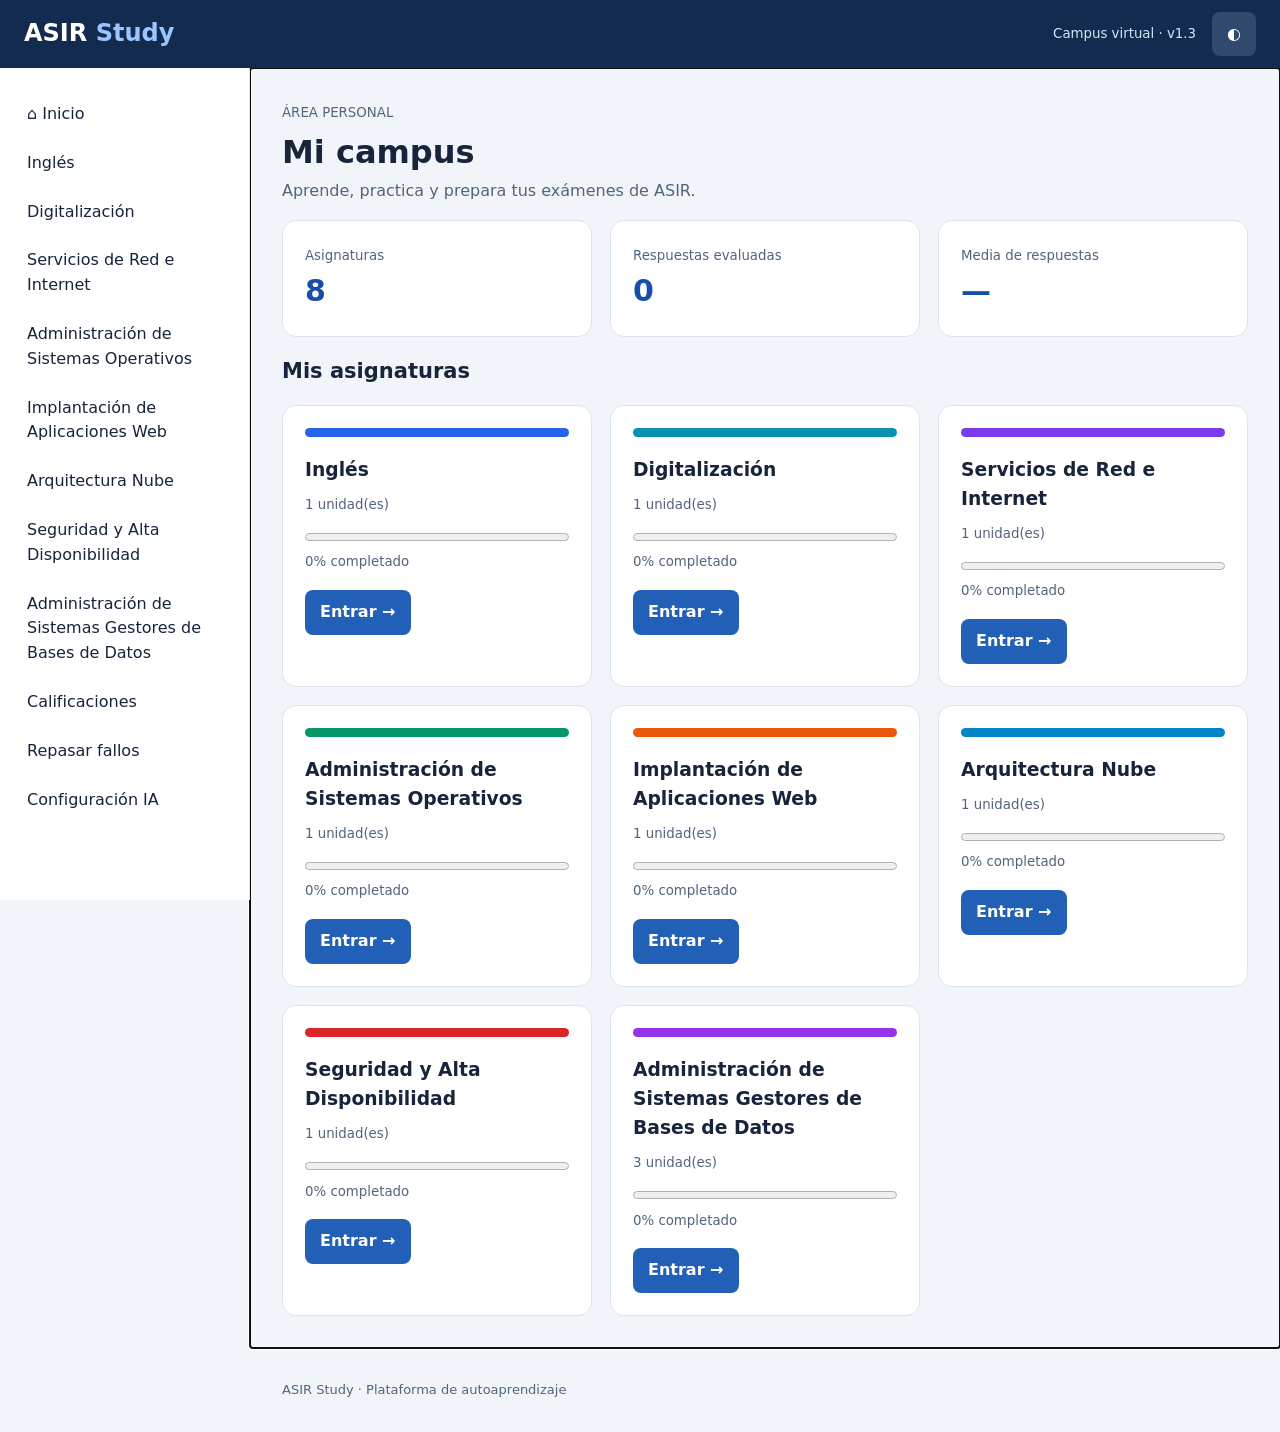
==== docs/asir-study/index.html @ 28a31f08 "Asir-Study v1" ====
<!doctype html><html lang="es"><head><meta charset="utf-8"><meta name="viewport" content="width=device-width,initial-scale=1"><title>ASIR Study</title><link rel="stylesheet" href="style.css"><script defer src="loader.js"></script></head><body><header><button id="menu" aria-label="Menú">☰</button><strong>ASIR <span>Study</span></strong><small>Campus virtual · v1.3</small><button id="theme" aria-label="Cambiar tema">◐</button></header><aside id="side"><nav id="nav"></nav></aside><main id="main" tabindex="-1"></main><footer>ASIR Study · Plataforma de autoaprendizaje</footer></body></html>
---- docs/asir-study/style.css ----
:root{color-scheme:light;--bg:#f1f5f9;--panel:#fff;--ink:#17243b;--muted:#52647b;--line:#dbe3ed;--accent:#164eaa}html.dark{color-scheme:dark;--bg:#101827;--panel:#192638;--ink:#e7eef8;--muted:#aebed2;--line:#34455d;--accent:#80b2ff}*{box-sizing:border-box}body{margin:0;font:16px/1.55 system-ui,sans-serif;background:var(--bg);color:var(--ink)}header{height:68px;background:#142b50;color:white;display:flex;align-items:center;gap:16px;padding:0 24px;position:sticky;top:0;z-index:5}header strong{font-size:24px}header span{color:#9ac6ff}header small{margin-left:auto}header button{background:#30496d;color:white}aside{position:fixed;top:68px;bottom:0;width:250px;background:var(--panel);border-right:1px solid var(--line);overflow:auto;padding:20px 12px}nav button{display:block;width:100%;text-align:left;background:transparent;color:var(--ink);font-weight:500;margin:4px 0}nav button.active{background:var(--bg);color:var(--accent);font-weight:700}main,footer{margin-left:250px;padding:32px;max-width:1500px}footer{color:var(--muted);font-size:13px}h1{font-size:32px;line-height:1.2;margin:8px 0}h2{font-size:21px}h3{margin:0 0 8px}p{margin:8px 0 16px}.muted,small{color:var(--muted)}header small{color:#d5e4fa}.grid{display:grid;grid-template-columns:repeat(auto-fit,minmax(240px,1fr));gap:18px}.card{background:var(--panel);border:1px solid var(--line);border-radius:14px;padding:22px;margin:16px 0;overflow-wrap:anywhere}.grid .card{margin:0}.banner{height:9px;border-radius:7px;margin-bottom:18px;background:var(--course,#2973d1)}button,.button{border:0;border-radius:8px;padding:10px 15px;background:#2260b8;color:#fff;font:inherit;font-weight:600;cursor:pointer;text-decoration:none;display:inline-block}button:disabled{opacity:.5;cursor:not-allowed}button.secondary{background:var(--bg);color:var(--accent);border:1px solid var(--line)}button:focus-visible,a:focus-visible,input:focus-visible,textarea:focus-visible{outline:3px solid #efaa39;outline-offset:2px}.tabs,.actions{display:flex;gap:8px;flex-wrap:wrap;margin:20px 0}input:not([type=radio]):not([type=checkbox]),textarea,select{width:100%;font:inherit;padding:12px;border:1px solid var(--line);border-radius:8px;background:var(--panel);color:var(--ink)}textarea{min-height:150px;resize:vertical}label{display:block;margin:10px 0}label.option{padding:10px;border:1px solid var(--line);border-radius:8px}progress{width:100%;accent-color:#2870d0}pre{white-space:pre-wrap;font:inherit}.score{font-size:30px;font-weight:750;color:var(--accent)}a{color:var(--accent)}.warn{border-left:4px solid #e4a12c;padding-left:12px}.hidden{display:none}#menu{display:none}@media(max-width:760px){#menu{display:block}aside{display:none;z-index:4;box-shadow:0 10px 30px #0003}aside.open{display:block}main,footer{margin-left:0;padding:18px}header{padding:0 12px}header small{display:none}#theme{margin-left:auto}h1{font-size:27px}}
.attempt-layout{display:grid;grid-template-columns:minmax(0,1fr) 245px;gap:20px;align-items:start}.attempt-nav{position:sticky;top:84px}.attempt-nav>button{display:block;width:100%;margin-top:12px}.question-top{display:flex;justify-content:space-between;gap:10px;flex-wrap:wrap;border-bottom:1px solid var(--line);padding-bottom:12px;margin-bottom:12px}.question-top span{font-size:13px;color:var(--muted)}.prompt{white-space:pre-wrap;margin:22px 0}.question{scroll-margin-top:85px}.question-grid{display:grid;grid-template-columns:repeat(5,minmax(0,1fr));gap:6px;margin:15px 0}.qnum{padding:8px 1px;background:var(--bg);color:var(--ink);border:1px solid var(--line);font-size:13px;border-radius:5px}.qnum.answered{background:#2260b8;color:white}.qnum.flagged{border:2px solid #d89b21}.qnum.current{outline:2px solid var(--accent);outline-offset:2px}.clock{font-size:24px;font-variant-numeric:tabular-nums;font-weight:bold}.feedback{border-left:4px solid #26865e;padding:12px;margin-top:16px;background:var(--bg)}.question textarea{min-height:220px;font-family:ui-monospace,monospace}.question button{margin-right:6px;margin-top:8px}@media(max-width:1000px){.attempt-layout{grid-template-columns:1fr}.attempt-nav{position:static;grid-row:1}.question-grid{grid-template-columns:repeat(auto-fit,minmax(35px,1fr))}}
.lesson{border-top:1px solid var(--line);padding:20px 0 5px}.lesson h3{color:var(--accent)}.lesson p{line-height:1.8;max-width:95ch}

.lesson{border-left:4px solid #2563eb;padding:1rem 1.3rem;margin:1.4rem 0;border-radius:8px;line-height:1.7}.lesson h3{margin-top:0;color:#367bd5}.lesson p{max-width:85ch}.sql{background:#17243a;color:#eef5ff;padding:1rem;border-radius:8px;overflow:auto}.source-library{margin:2rem 0}.source-page{border:1px solid #8793a955;border-radius:8px;margin:.5rem 0;padding:.75rem}.source-page summary{cursor:pointer;font-weight:600}.source-page figure{margin:1rem 0}.source-page img{max-width:100%;height:auto;display:block;margin:auto;border-radius:6px}.resources{display:flex;flex-wrap:wrap;gap:8px}.source-page figcaption{font-size:.85rem;text-align:center}.source-page pre{white-space:pre-wrap;overflow-wrap:anywhere}
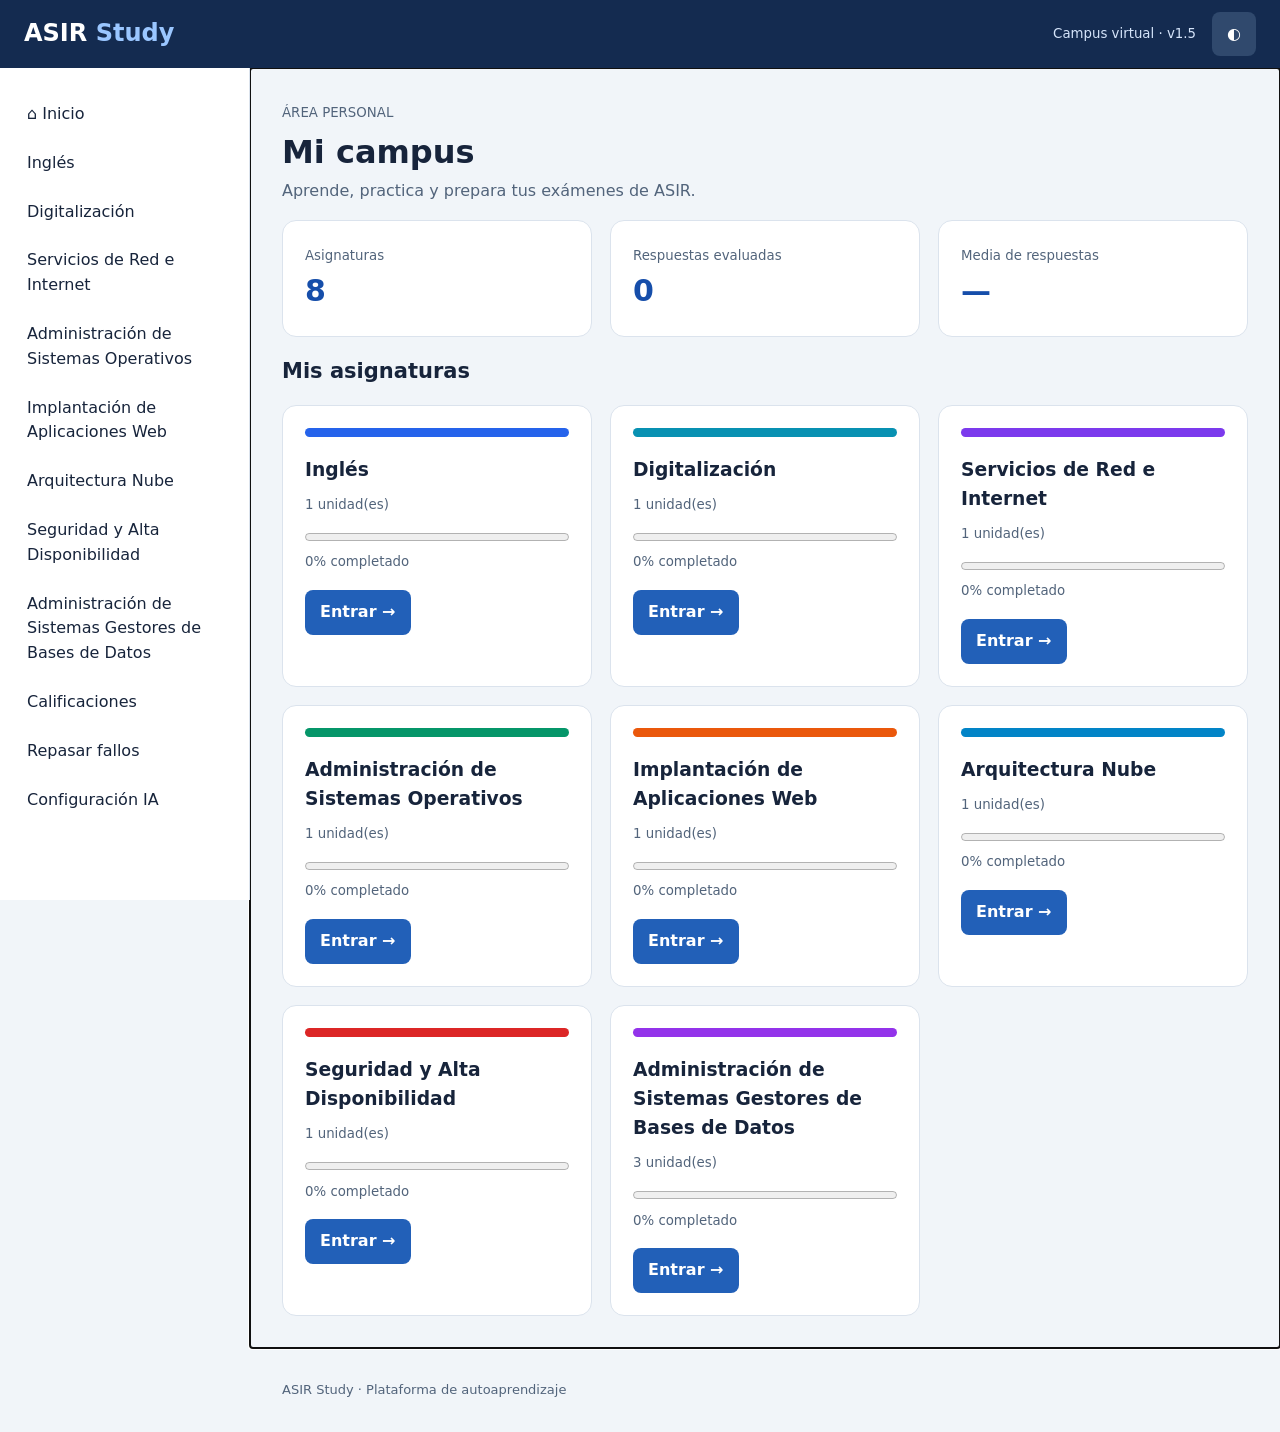
==== commit d48be7af: "Asir-Study v1.3" ====
--- a/docs/asir-study/index.html
+++ b/docs/asir-study/index.html
@@ -1 +1 @@
-<!doctype html><html lang="es"><head><meta charset="utf-8"><meta name="viewport" content="width=device-width,initial-scale=1"><title>ASIR Study</title><link rel="stylesheet" href="style.css"><script defer src="loader.js"></script></head><body><header><button id="menu" aria-label="Menú">☰</button><strong>ASIR <span>Study</span></strong><small>Campus virtual · v1.3</small><button id="theme" aria-label="Cambiar tema">◐</button></header><aside id="side"><nav id="nav"></nav></aside><main id="main" tabindex="-1"></main><footer>ASIR Study · Plataforma de autoaprendizaje</footer></body></html>
+<!doctype html><html lang="es"><head><meta charset="utf-8"><meta name="viewport" content="width=device-width,initial-scale=1"><title>ASIR Study</title><link rel="stylesheet" href="style.css?v=1.5"><script defer src="loader.js?v=1.5"></script></head><body><header><button id="menu" aria-label="Menú">☰</button><strong>ASIR <span>Study</span></strong><small>Campus virtual · v1.5</small><button id="theme" aria-label="Cambiar tema">◐</button></header><aside id="side"><nav id="nav"></nav></aside><main id="main" tabindex="-1"></main><footer>ASIR Study · Plataforma de autoaprendizaje</footer></body></html>
--- a/docs/asir-study/style.css
+++ b/docs/asir-study/style.css
@@ -3,3 +3,4 @@
 .lesson{border-top:1px solid var(--line);padding:20px 0 5px}.lesson h3{color:var(--accent)}.lesson p{line-height:1.8;max-width:95ch}
 
 .lesson{border-left:4px solid #2563eb;padding:1rem 1.3rem;margin:1.4rem 0;border-radius:8px;line-height:1.7}.lesson h3{margin-top:0;color:#367bd5}.lesson p{max-width:85ch}.sql{background:#17243a;color:#eef5ff;padding:1rem;border-radius:8px;overflow:auto}.source-library{margin:2rem 0}.source-page{border:1px solid #8793a955;border-radius:8px;margin:.5rem 0;padding:.75rem}.source-page summary{cursor:pointer;font-weight:600}.source-page figure{margin:1rem 0}.source-page img{max-width:100%;height:auto;display:block;margin:auto;border-radius:6px}.resources{display:flex;flex-wrap:wrap;gap:8px}.source-page figcaption{font-size:.85rem;text-align:center}.source-page pre{white-space:pre-wrap;overflow-wrap:anywhere}
+.unit-tabs{display:flex;gap:4px;overflow-x:auto;border-bottom:1px solid var(--line);margin:24px 0 18px;align-items:stretch}.unit-tab{flex:0 0 auto;padding:14px 18px;text-decoration:none;color:var(--muted);border-bottom:3px solid transparent;font-weight:600}.unit-tab.selected{border-bottom-color:var(--accent);color:var(--accent);background:var(--panel)}.unit-tab:hover{background:var(--panel)}.lesson h4{font-size:1.1rem;margin:1.4rem 0 .5rem}.lesson-tip,.lesson-example{position:static;width:auto;height:auto;display:block;background:var(--bg);border-left:4px solid #d89b21;padding:14px;margin:12px 0;color:var(--ink)}.lesson-example{border-left-color:#26865e}.lesson-diagram{display:flex;flex-wrap:wrap;align-items:center;gap:12px;margin:20px 0}.lesson-diagram span{padding:12px;border:1px solid var(--line);border-radius:8px;background:var(--bg);font-weight:600}.table-scroll{overflow:auto}.grade-table{border-collapse:collapse;width:100%;text-align:left}.grade-table th,.grade-table td{padding:12px;border-bottom:1px solid var(--line)}.grade-table th{background:var(--bg)}
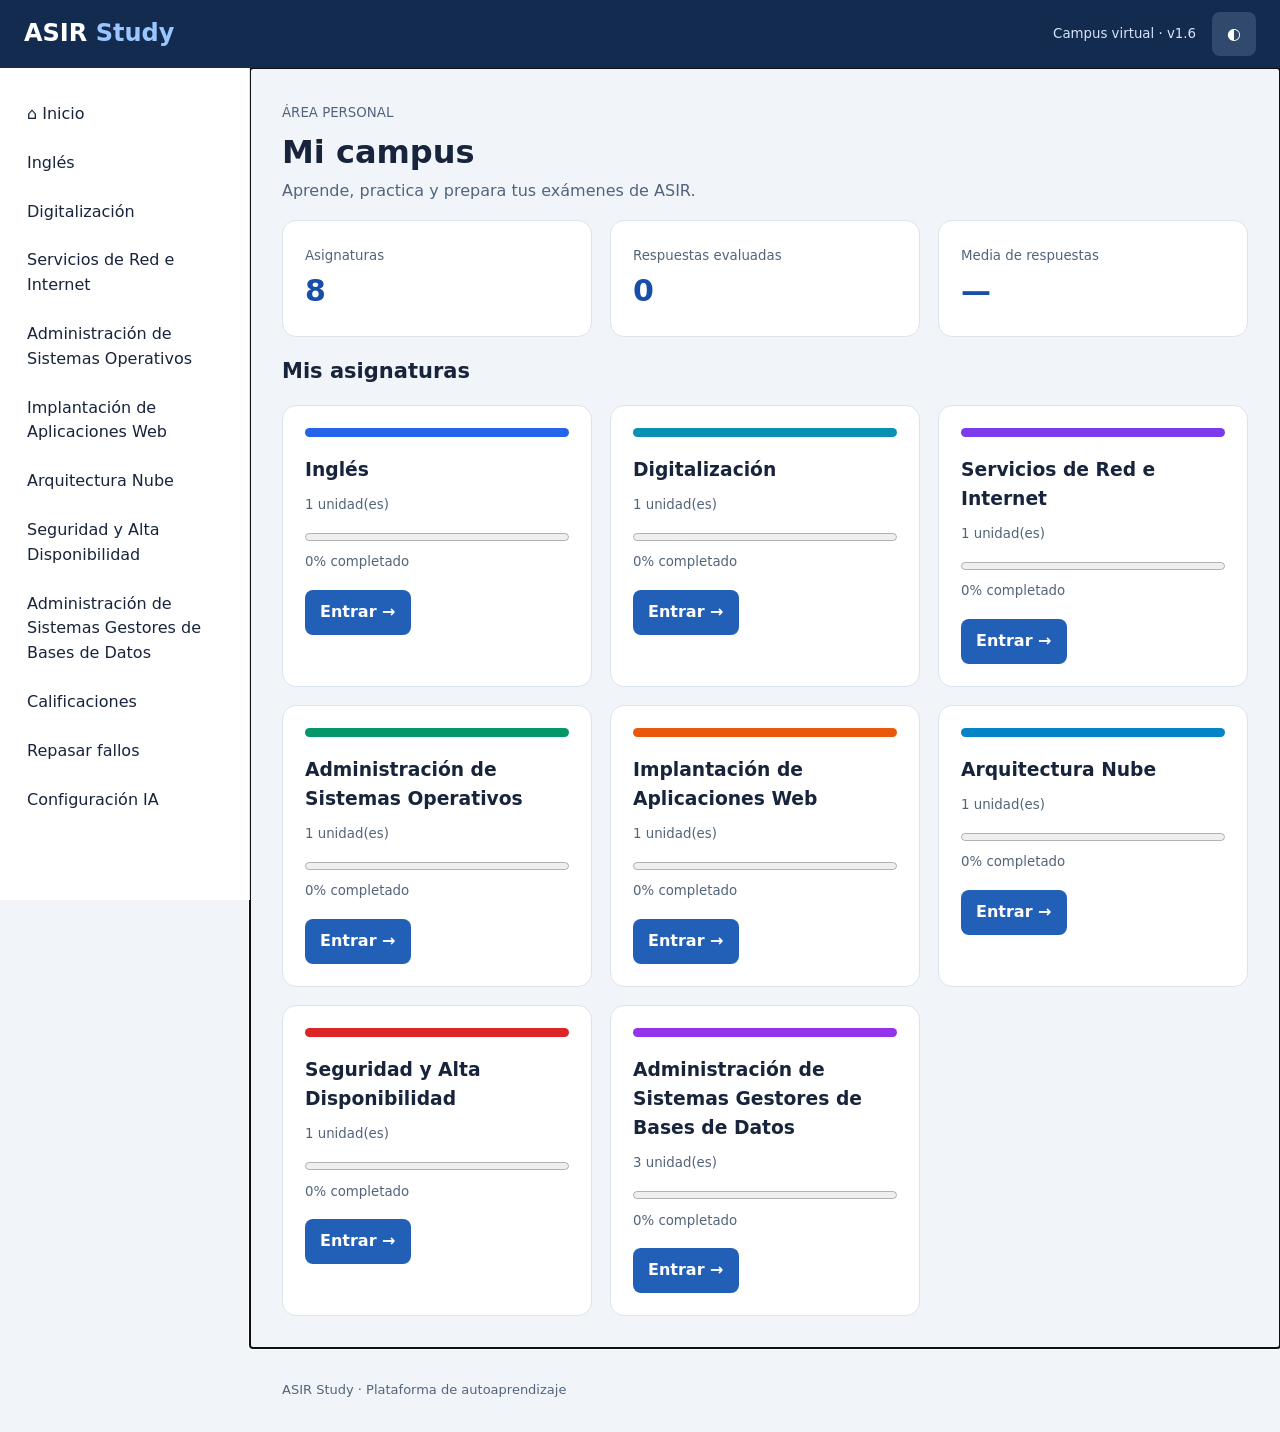
==== commit d3d36966: "Asir-Study v1.4" ====
--- a/docs/asir-study/index.html
+++ b/docs/asir-study/index.html
@@ -1 +1 @@
-<!doctype html><html lang="es"><head><meta charset="utf-8"><meta name="viewport" content="width=device-width,initial-scale=1"><title>ASIR Study</title><link rel="stylesheet" href="style.css?v=1.5"><script defer src="loader.js?v=1.5"></script></head><body><header><button id="menu" aria-label="Menú">☰</button><strong>ASIR <span>Study</span></strong><small>Campus virtual · v1.5</small><button id="theme" aria-label="Cambiar tema">◐</button></header><aside id="side"><nav id="nav"></nav></aside><main id="main" tabindex="-1"></main><footer>ASIR Study · Plataforma de autoaprendizaje</footer></body></html>
+<!doctype html><html lang="es"><head><meta charset="utf-8"><meta name="viewport" content="width=device-width,initial-scale=1"><title>ASIR Study</title><link rel="stylesheet" href="style.css?v=1.6"><script defer src="loader.js?v=1.6"></script></head><body><header><button id="menu" aria-label="Menú">☰</button><strong>ASIR <span>Study</span></strong><small>Campus virtual · v1.6</small><button id="theme" aria-label="Cambiar tema">◐</button></header><aside id="side"><nav id="nav"></nav></aside><main id="main" tabindex="-1"></main><footer>ASIR Study · Plataforma de autoaprendizaje</footer></body></html>
